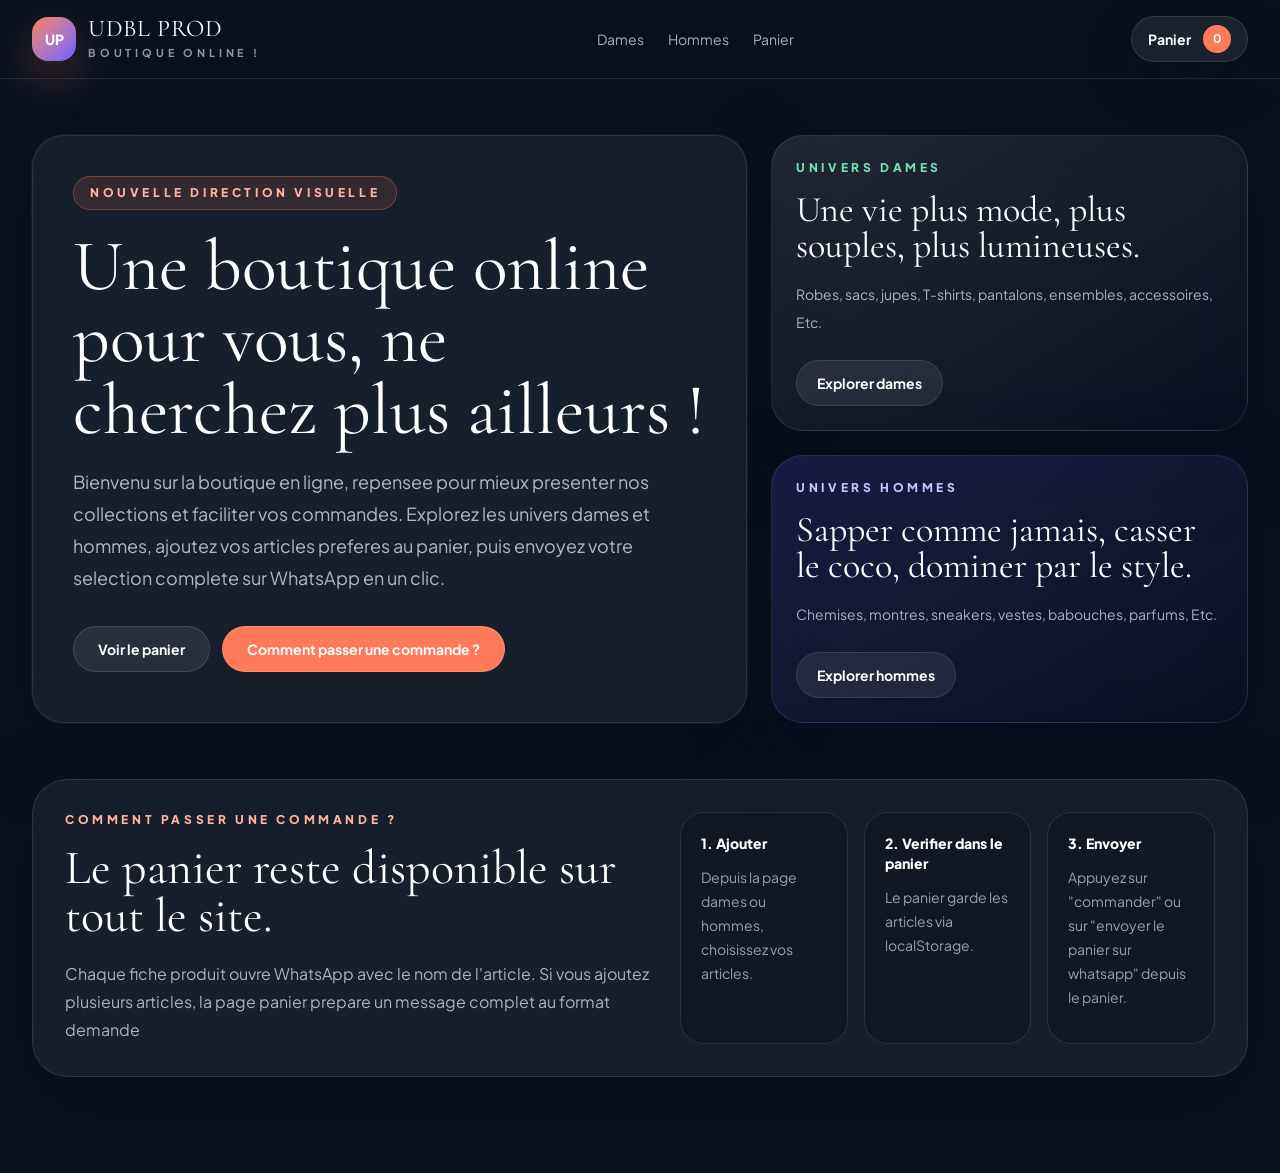
==== index.html @ b0acb2ea "Modification texte" ====
<!DOCTYPE html>
<html lang="fr">
<head>
  <meta charset="UTF-8">
  <meta name="viewport" content="width=device-width, initial-scale=1.0">
  <title>UDBL PROD | Boutique</title>
  <meta name="description" content="Boutique statique multipage avec sections dames, hommes et panier WhatsApp.">
  <link rel="preconnect" href="https://fonts.googleapis.com">
  <link rel="preconnect" href="https://fonts.gstatic.com" crossorigin>
  <link href="https://fonts.googleapis.com/css2?family=Plus+Jakarta+Sans:wght@400;500;700;800&family=Cormorant+Garamond:wght@600;700&display=swap" rel="stylesheet">
  <link rel="stylesheet" href="src/output.css">
</head>
<body class="min-h-screen bg-ink text-paper antialiased selection:bg-coral selection:text-white">
  <div class="absolute inset-x-0 top-0 -z-10 h-[34rem] bg-[radial-gradient(circle at top left, rgba(255,122,89,0.20), transparent 30%),radial-gradient(circle at top right, rgba(109,91,255,0.18), transparent 28%)]"></div>

  <header class="sticky top-0 z-40 border-b border-white/10 bg-ink/80 backdrop-blur-xl">
    <div class="mx-auto flex w-[min(100%-1.5rem,76rem)] items-center justify-between gap-4 py-4">
      <a href="index.html" class="flex items-center gap-3">
        <span class="grid h-11 w-11 place-items-center rounded-2xl bg-gradient-to-br from-coral to-violet text-sm font-extrabold text-white shadow-[0_18px_45px_rgba(255,122,89,0.28)]">UP</span>
        <span class="block">
          <span class="block font-display text-2xl leading-none tracking-wide text-white">UDBL PROD</span>
          <span class="mt-1 block text-[0.68rem] font-bold uppercase tracking-[0.35em] text-paper/60">boutique online !</span>
        </span>
      </a>

      <nav class="hidden items-center gap-6 text-sm text-paper/70 md:flex">
        <a class="transition hover:text-white" href="dames.html">Dames</a>
        <a class="transition hover:text-white" href="hommes.html">Hommes</a>
        <a class="transition hover:text-white" href="panier.html">Panier</a>
      </nav>

      <a id="cart-trigger" href="panier.html" class="inline-flex items-center gap-3 rounded-full border border-white/10 bg-white/8 px-4 py-2 text-sm font-bold text-white shadow-soft transition hover:-translate-y-0.5 hover:bg-white/12">
        <span>Panier</span>
        <span data-cart-count class="grid min-h-7 min-w-7 place-items-center rounded-full bg-coral px-2 text-xs text-white">0</span>
      </a>
    </div>
  </header>

  <div id="cart-drawer-overlay" class="pointer-events-none fixed inset-0 z-40 bg-ink/45 opacity-0 backdrop-blur-sm transition duration-300"></div>
  <aside id="cart-drawer" class="pointer-events-none fixed right-0 top-0 z-50 flex h-screen w-full max-w-md translate-x-full flex-col border-l border-white/10 bg-white/10 opacity-0 shadow-[0_24px_80px_rgba(4,10,24,0.45)] backdrop-blur-2xl transition duration-300 ease-out">
    <div class="flex items-center justify-between border-b border-white/10 px-5 py-5">
      <div class="text-center justify-center">
        <p class="text-[1.68rem] font-extrabold uppercase tracking-[0.3em] text-coral-soft">Mon panier</p>
        <!-- <h2 class="mt-2 font-display text-4xl leading-none text-white"></h2> -->
      </div>
      <button id="cart-drawer-close" type="button" class="grid h-11 w-11 place-items-center rounded-full border border-white/10 bg-white/8 text-xl font-bold text-white transition hover:bg-white/12">×</button>
    </div>

    <div class="flex-1 overflow-y-auto px-5 py-5">
      <div class="rounded-[1.6rem] border border-white/10 bg-black/20 p-5">
        <p class="text-sm text-paper/60">Total articles</p>
        <p id="cart-drawer-total" class="mt-2 text-3xl font-extrabold text-white">0</p>
        <p id="cart-drawer-preview" class="mt-4 text-sm leading-7 text-paper/68">salut, ces articles ()  m'interessent</p>
      </div>

      <div id="cart-drawer-empty" class="mt-5 rounded-[1.6rem] border border-dashed border-white/15 bg-black/20 p-5 text-center">
        <p class="text-lg font-bold text-white">Le panier est vide.</p>
        <p class="mt-2 text-sm leading-7 text-paper/62">Ajoutez des articles depuis les pages dediees, puis revenez ici pour une action rapide.</p>
      </div>

      <div id="cart-drawer-items" class="mt-5 grid gap-3"></div>
    </div>

    <div class="border-t border-white/10 px-5 py-5">
      <div class="grid gap-3">
        <button id="cart-drawer-send" type="button" class="rounded-2xl bg-green-600 px-5 py-4 text-sm font-extrabold text-white transition hover:-translate-y-0.5 hover:bg-green-500">Envoyer le panier sur WhatsApp</button>
        <div class="grid grid-cols-2 gap-3">
          <button id="cart-drawer-clear" type="button" class="rounded-2xl border border-white/12 bg-white/8 px-4 py-3 text-sm font-bold text-white transition hover:-translate-y-0.5 hover:bg-white/12">Vider</button>
          <a href="panier.html" class="inline-flex items-center justify-center rounded-2xl bg-coral px-4 py-3 text-sm font-extrabold text-white transition hover:-translate-y-0.5 hover:bg-coral-strong">Voir tout</a>
        </div>
      </div>
    </div>
  </aside>

  <main>
    <section class="mx-auto grid w-[min(100%-1.5rem,76rem)] gap-6 py-8 md:py-14 lg:grid-cols-[1.2fr_0.8fr]">
      <article class="overflow-hidden rounded-[2rem] border border-white/10 bg-white/6 p-6 shadow-panel ring-1 ring-white/5 backdrop-blur-xl md:p-10">
        <span class="inline-flex rounded-full border border-coral/30 bg-coral/12 px-4 py-2 text-xs font-extrabold uppercase tracking-[0.3em] text-coral-soft">nouvelle direction visuelle</span>
        <h1 class="mt-5 max-w-4xl font-display text-5xl leading-none text-white md:text-7xl">
          Une boutique online pour vous, ne cherchez plus ailleurs !
        </h1>
        <p class="mt-5 max-w-2xl text-base leading-8 text-paper/72 md:text-lg">
          Bienvenu sur la boutique en ligne, repensee pour mieux presenter nos collections et faciliter vos commandes. Explorez les univers dames et hommes, ajoutez vos articles preferes au panier, puis envoyez votre selection complete sur WhatsApp en un clic.
        </p>
        <div class="mt-8 flex flex-wrap gap-3">
          <!-- <a href="dames.html" class="inline-flex items-center rounded-full bg-coral px-6 py-3 text-sm font-extrabold text-white shadow-[0_18px_40px_rgba(255,122,89,0.28)] transition hover:-translate-y-0.5 hover:bg-coral-strong">Voir dames</a> -->
          <!-- <a href="hommes.html" class="inline-flex items-center rounded-full border border-white/12 bg-white/8 px-6 py-3 text-sm font-bold text-white transition hover:-translate-y-0.5 hover:bg-white/12">Voir hommes</a> -->
          <a href="panier.html" class="inline-flex items-center rounded-full border border-white/12 bg-white/8 px-6 py-3 text-sm font-bold text-white transition hover:-translate-y-0.5 hover:bg-white/12">Voir le panier</a>
          <a href="index.html#commande" class="inline-flex items-center rounded-full border border-white/12 bg-coral px-6 py-3 text-sm font-bold text-white transition hover:-translate-y-0.5 hover:bg-coral-strong">Comment passer une commande ?</a>
        </div>

        <div class="hidden mt-10 grid gap-4 md:grid-cols-3">
          <div class="rounded-3xl border border-white/10 bg-black/20 p-4">
            <p class="text-3xl font-extrabold text-white">3+</p>
            <p class="mt-2 text-sm leading-6 text-paper/62">Pages pour mieux presenter la boutique et eviter l'effet bloc unique.</p>
          </div>
          <div class="rounded-3xl border border-white/10 bg-black/20 p-4">
            <p class="text-3xl font-extrabold text-white">Tailwind</p>
            <p class="mt-2 text-sm leading-6 text-paper/62">Tout le rendu passe maintenant par des classes Tailwind et un theme dedie.</p>
          </div>
          <div class="rounded-3xl border border-white/10 bg-black/20 p-4">
            <p class="text-3xl font-extrabold text-white">WhatsApp</p>
            <p class="mt-2 text-sm leading-6 text-paper/62">Produit seul ou panier complet, le message est genere automatiquement.</p>
          </div>
        </div>
      </article>

      <aside class="grid gap-6">
        <article class="rounded-[2rem] border border-white/10 bg-gradient-to-br from-white/10 to-transparent p-6 shadow-panel backdrop-blur-xl">
          <p class="text-xs font-extrabold uppercase tracking-[0.3em] text-mint">univers dames</p>
          <h2 class="mt-4 font-display text-4xl leading-none text-white">Une vie plus mode, plus souples, plus lumineuses.</h2>
          <p class="mt-4 text-sm leading-7 text-paper/70">Robes, sacs, jupes, T-shirts, pantalons, ensembles, accessoires, Etc.</p>
          <a href="dames.html" class="mt-6 inline-flex rounded-full border border-white/10 bg-white/8 px-5 py-3 text-sm font-bold text-white transition hover:-translate-y-0.5 hover:bg-white/12">Explorer dames</a>
        </article>

        <article class="rounded-[2rem] border border-white/10 bg-gradient-to-br from-violet/18 to-transparent p-6 shadow-panel backdrop-blur-xl">
          <p class="text-xs font-extrabold uppercase tracking-[0.3em] text-violet-soft">univers hommes</p>
          <h2 class="mt-4 font-display text-4xl leading-none text-white">Sapper comme jamais, casser le coco, dominer par le style.</h2>
          <p class="mt-4 text-sm leading-7 text-paper/70">Chemises, montres, sneakers, vestes, babouches, parfums, Etc.</p>
          <a href="hommes.html" class="mt-6 inline-flex rounded-full border border-white/10 bg-white/8 px-5 py-3 text-sm font-bold text-white transition hover:-translate-y-0.5 hover:bg-white/12">Explorer hommes</a>
        </article>
      </aside>
    </section>

    <section id="commande" class="mx-auto w-[min(100%-1.5rem,76rem)] pb-16 md:pb-24">
      <div class="grid gap-6 rounded-[2.2rem] border border-white/10 bg-white/6 p-6 shadow-panel backdrop-blur-xl md:grid-cols-[1.05fr_0.95fr] md:p-8">
        <div>
          <p class="text-xs font-extrabold uppercase tracking-[0.3em] text-coral-soft">comment passer une commande ?</p>
          <h2 class="mt-4 font-display text-4xl leading-none text-white md:text-5xl">Le panier reste disponible sur tout le site.</h2>
          <p class="mt-5 max-w-2xl text-sm leading-7 text-paper/70 md:text-base">
            Chaque fiche produit ouvre WhatsApp avec le nom de l'article. Si vous ajoutez plusieurs articles, la page panier prepare un message complet au format demande
            <!-- <span class="font-bold text-white">salut, ces articles (noms des articles)  m'interessent</span>. -->
          </p>
        </div>

        <div class="grid gap-4 md:grid-cols-3">
          <div class="rounded-3xl border border-white/10 bg-black/20 p-5">
            <p class="text-sm font-extrabold text-white">1. Ajouter</p>
            <p class="mt-3 text-sm leading-6 text-paper/62">Depuis la page dames ou hommes, choisissez vos articles.</p>
          </div>
          <div class="rounded-3xl border border-white/10 bg-black/20 p-5">
            <p class="text-sm font-extrabold text-white">2. Verifier dans le panier</p>
            <p class="mt-3 text-sm leading-6 text-paper/62">Le panier garde les articles via localStorage.</p>
          </div>
          <div class="rounded-3xl border border-white/10 bg-black/20 p-5">
            <p class="text-sm font-extrabold text-white">3. Envoyer</p>
            <p class="mt-3 text-sm leading-6 text-paper/62">Appuyez sur "commander" ou sur "envoyer le panier sur whatsapp" depuis le panier.</p>
          </div>
        </div>
      </div>
    </section>
  </main>

  <script src="src/app.js"></script>
  <script>
    const cartDrawerTrigger = document.getElementById("cart-trigger");
    const cartDrawer = document.getElementById("cart-drawer");
    const cartDrawerOverlay = document.getElementById("cart-drawer-overlay");
    const cartDrawerClose = document.getElementById("cart-drawer-close");
    const cartDrawerItems = document.getElementById("cart-drawer-items");
    const cartDrawerEmpty = document.getElementById("cart-drawer-empty");
    const cartDrawerTotal = document.getElementById("cart-drawer-total");
    const cartDrawerPreview = document.getElementById("cart-drawer-preview");
    const cartDrawerSend = document.getElementById("cart-drawer-send");
    const cartDrawerClear = document.getElementById("cart-drawer-clear");
    const drawerStorageKey = "udbl-prod-cart";
    const drawerWhatsappNumber = "243820433981";

    function readDrawerCart() {
      try {
        const saved = localStorage.getItem(drawerStorageKey);
        return saved ? JSON.parse(saved) : [];
      } catch {
        return [];
      }
    }

    function writeDrawerCart(cart) {
      localStorage.setItem(drawerStorageKey, JSON.stringify(cart));
      if (typeof updateCartCounters === "function") updateCartCounters();
      renderDrawerCart();
    }

    function flattenDrawerNames(cart) {
      return cart.flatMap((item) => Array.from({ length: item.quantity }, () => item.name));
    }

    function buildDrawerMessage(names) {
      return `salut, ces articles (${names.join(", ")})  m'interessent`;
    }

    function openDrawerWhatsapp(names) {
      const text = encodeURIComponent(buildDrawerMessage(names));
      window.open(`https://wa.me/${drawerWhatsappNumber}?text=${text}`, "_blank", "noopener,noreferrer");
    }

    function openCartDrawer() {
      renderDrawerCart();
      cartDrawer.classList.remove("translate-x-full", "opacity-0", "pointer-events-none");
      cartDrawerOverlay.classList.remove("opacity-0", "pointer-events-none");
      document.body.classList.add("overflow-hidden");
    }

    function closeCartDrawer() {
      cartDrawer.classList.add("translate-x-full", "opacity-0", "pointer-events-none");
      cartDrawerOverlay.classList.add("opacity-0", "pointer-events-none");
      document.body.classList.remove("overflow-hidden");
    }

    function renderDrawerCart() {
      const cart = readDrawerCart();
      const names = flattenDrawerNames(cart);
      const total = cart.reduce((sum, item) => sum + item.quantity, 0);

      cartDrawerItems.innerHTML = "";
      cartDrawerTotal.textContent = String(total);
      cartDrawerPreview.textContent = buildDrawerMessage(names);

      if (!cart.length) {
        cartDrawerEmpty.classList.remove("hidden");
        cartDrawerSend.disabled = true;
        cartDrawerSend.classList.add("opacity-50", "cursor-not-allowed");
        return;
      }

      cartDrawerEmpty.classList.add("hidden");
      cartDrawerSend.disabled = false;
      cartDrawerSend.classList.remove("opacity-50", "cursor-not-allowed");

      cart.forEach((item) => {
        const row = document.createElement("article");
        row.className = "grid gap-3 rounded-[1.5rem] border border-white/10 bg-black/20 p-4";
        row.innerHTML = `
          <div class="flex items-start justify-between gap-3">
            <div>
              <p class="text-xs font-extrabold uppercase tracking-[0.2em] text-paper/45">${item.category}</p>
              <h3 class="mt-1 text-base font-extrabold text-white">${item.name}</h3>
              <p class="mt-2 text-sm text-paper/62">${item.price} · ${item.quantity} article(s)</p>
            </div>
            <button data-action="remove" data-name="${item.name}" type="button" class="rounded-full bg-coral/15 px-3 py-2 text-xs font-bold text-coral-soft">Retirer</button>
          </div>
          <div class="flex items-center gap-2">
            <button data-action="decrease" data-name="${item.name}" type="button" class="grid h-9 w-9 place-items-center rounded-full border border-white/12 bg-white/8 text-base font-extrabold text-white">-</button>
            <span class="min-w-8 text-center text-base font-extrabold text-white">${item.quantity}</span>
            <button data-action="increase" data-name="${item.name}" type="button" class="grid h-9 w-9 place-items-center rounded-full border border-white/12 bg-white/8 text-base font-extrabold text-white">+</button>
          </div>
        `;
        cartDrawerItems.appendChild(row);
      });
    }

    cartDrawerTrigger.addEventListener("click", (event) => {
      event.preventDefault();
      openCartDrawer();
    });

    cartDrawerClose.addEventListener("click", closeCartDrawer);
    cartDrawerOverlay.addEventListener("click", closeCartDrawer);

    cartDrawerItems.addEventListener("click", (event) => {
      const button = event.target.closest("button");
      if (!button) return;

      const cart = readDrawerCart();
      const item = cart.find((entry) => entry.name === button.dataset.name);
      if (!item) return;

      if (button.dataset.action === "increase") item.quantity += 1;
      if (button.dataset.action === "decrease") item.quantity -= 1;
      if (button.dataset.action === "remove") item.quantity = 0;

      writeDrawerCart(cart.filter((entry) => entry.quantity > 0));
    });

    cartDrawerSend.addEventListener("click", () => {
      const names = flattenDrawerNames(readDrawerCart());
      if (names.length) openDrawerWhatsapp(names);
    });

    cartDrawerClear.addEventListener("click", () => {
      writeDrawerCart([]);
    });

    document.addEventListener("keydown", (event) => {
      if (event.key === "Escape") closeCartDrawer();
    });
  </script>
</body>
</html>
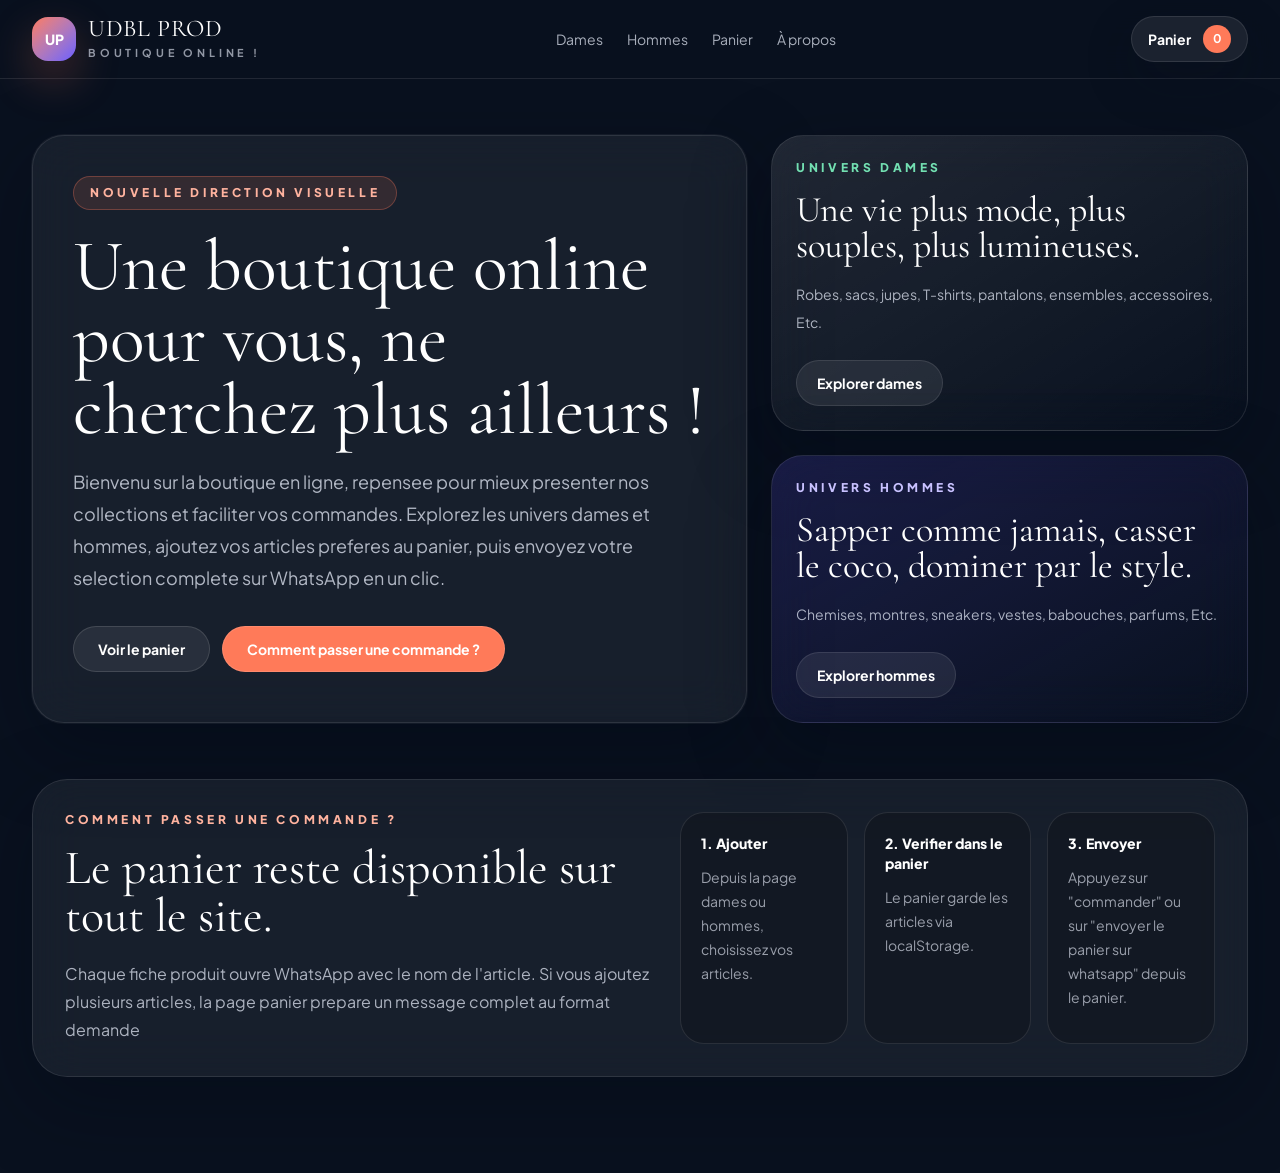
==== commit 4f5d4755: "Add "À propos" link to navigation and create About page" ====
--- a/index.html
+++ b/index.html
@@ -4,7 +4,7 @@
   <meta charset="UTF-8">
   <meta name="viewport" content="width=device-width, initial-scale=1.0">
   <title>UDBL PROD | Boutique</title>
-  <meta name="description" content="Boutique statique multipage avec sections dames, hommes et panier WhatsApp.">
+  <meta name="description" content="Votre boutique en ligne vous facilitant la tâche : ne cherchez plus ailleurs, tous vos groupes whatsapp et magasins d'habillement sont ici.">
   <link rel="preconnect" href="https://fonts.googleapis.com">
   <link rel="preconnect" href="https://fonts.gstatic.com" crossorigin>
   <link href="https://fonts.googleapis.com/css2?family=Plus+Jakarta+Sans:wght@400;500;700;800&family=Cormorant+Garamond:wght@600;700&display=swap" rel="stylesheet">
@@ -27,6 +27,7 @@
         <a class="transition hover:text-white" href="dames.html">Dames</a>
         <a class="transition hover:text-white" href="hommes.html">Hommes</a>
         <a class="transition hover:text-white" href="panier.html">Panier</a>
+        <a href="About.html" class="transition hover:text-white">À propos</a>
       </nav>
 
       <a id="cart-trigger" href="panier.html" class="inline-flex items-center gap-3 rounded-full border border-white/10 bg-white/8 px-4 py-2 text-sm font-bold text-white shadow-soft transition hover:-translate-y-0.5 hover:bg-white/12">
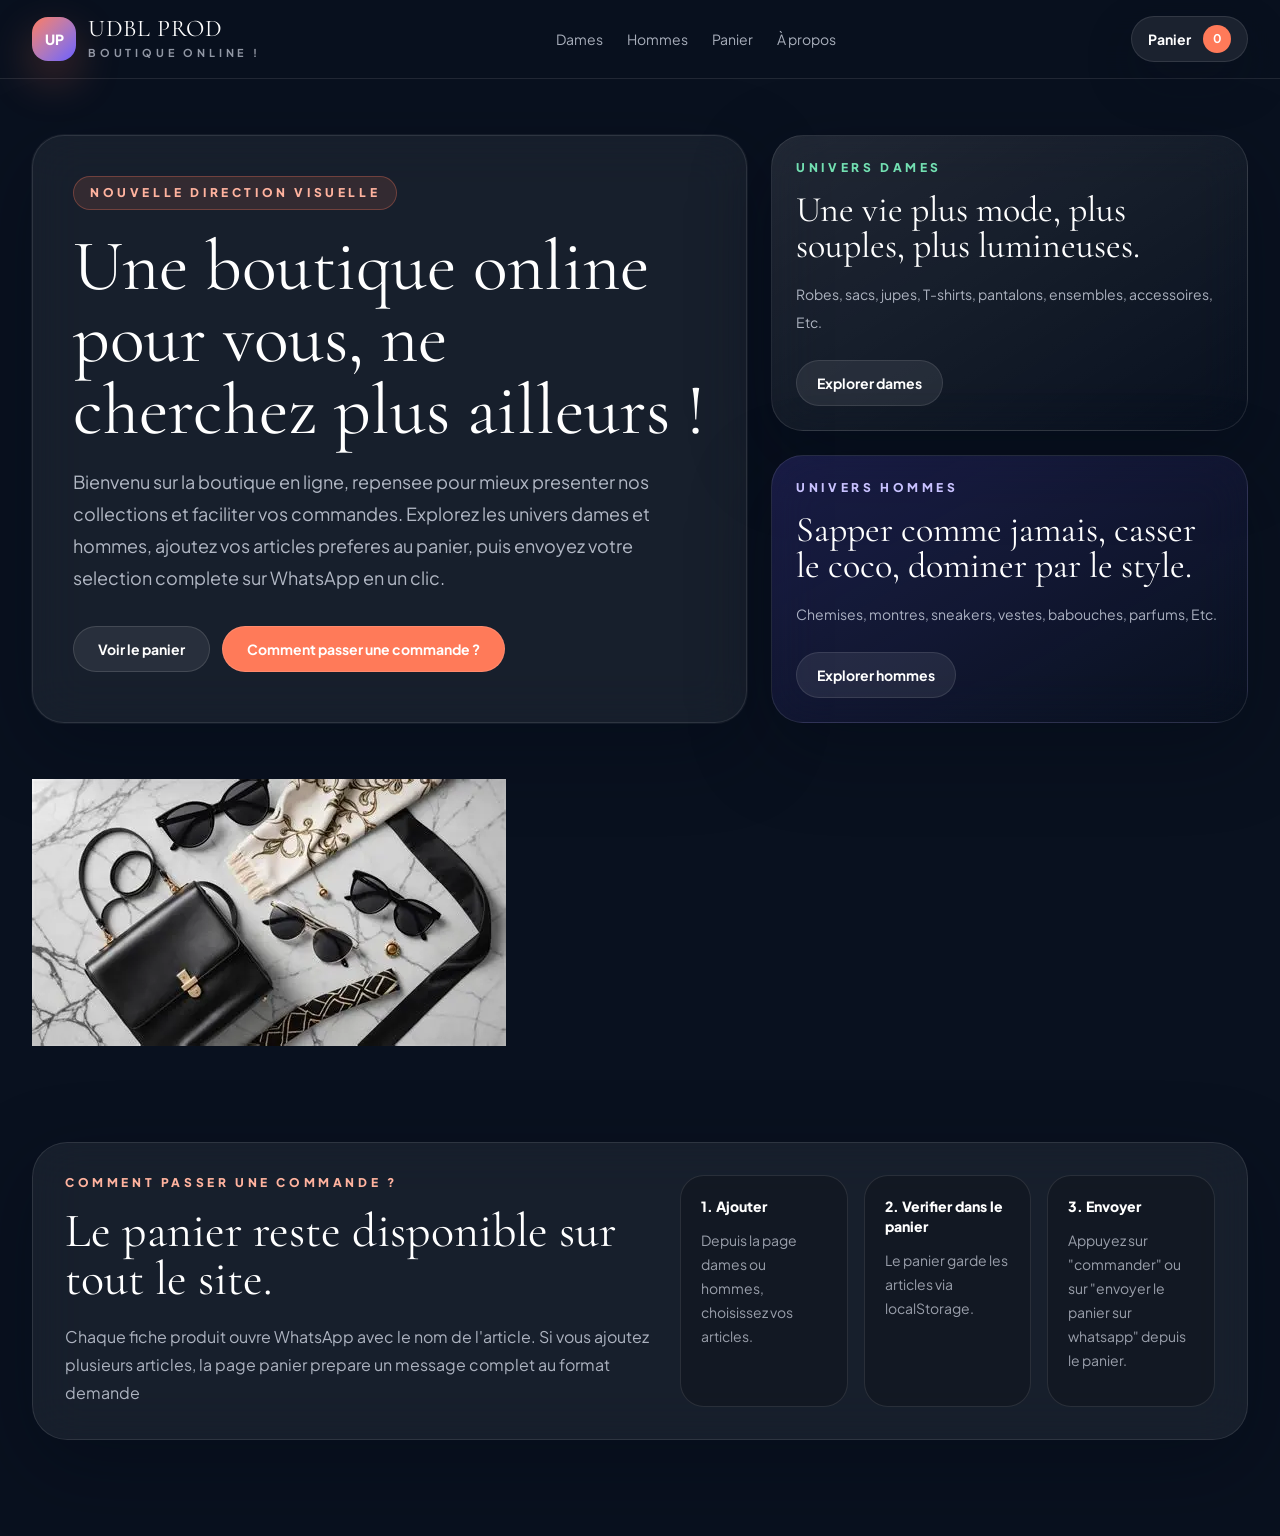
==== commit d0df8514: "Add hero image, enhance color variables, and introduce new gradient backgrounds - Added a hero image" ====
--- a/index.html
+++ b/index.html
@@ -123,6 +123,10 @@
       </aside>
     </section>
 
+    <section class="mx-auto w-[min(100%-1.5rem,76rem)] pb-16 md:pb-24">
+      <img src="img/access.webp" alt="hero">
+    </section>
+
     <section id="commande" class="mx-auto w-[min(100%-1.5rem,76rem)] pb-16 md:pb-24">
       <div class="grid gap-6 rounded-[2.2rem] border border-white/10 bg-white/6 p-6 shadow-panel backdrop-blur-xl md:grid-cols-[1.05fr_0.95fr] md:p-8">
         <div>
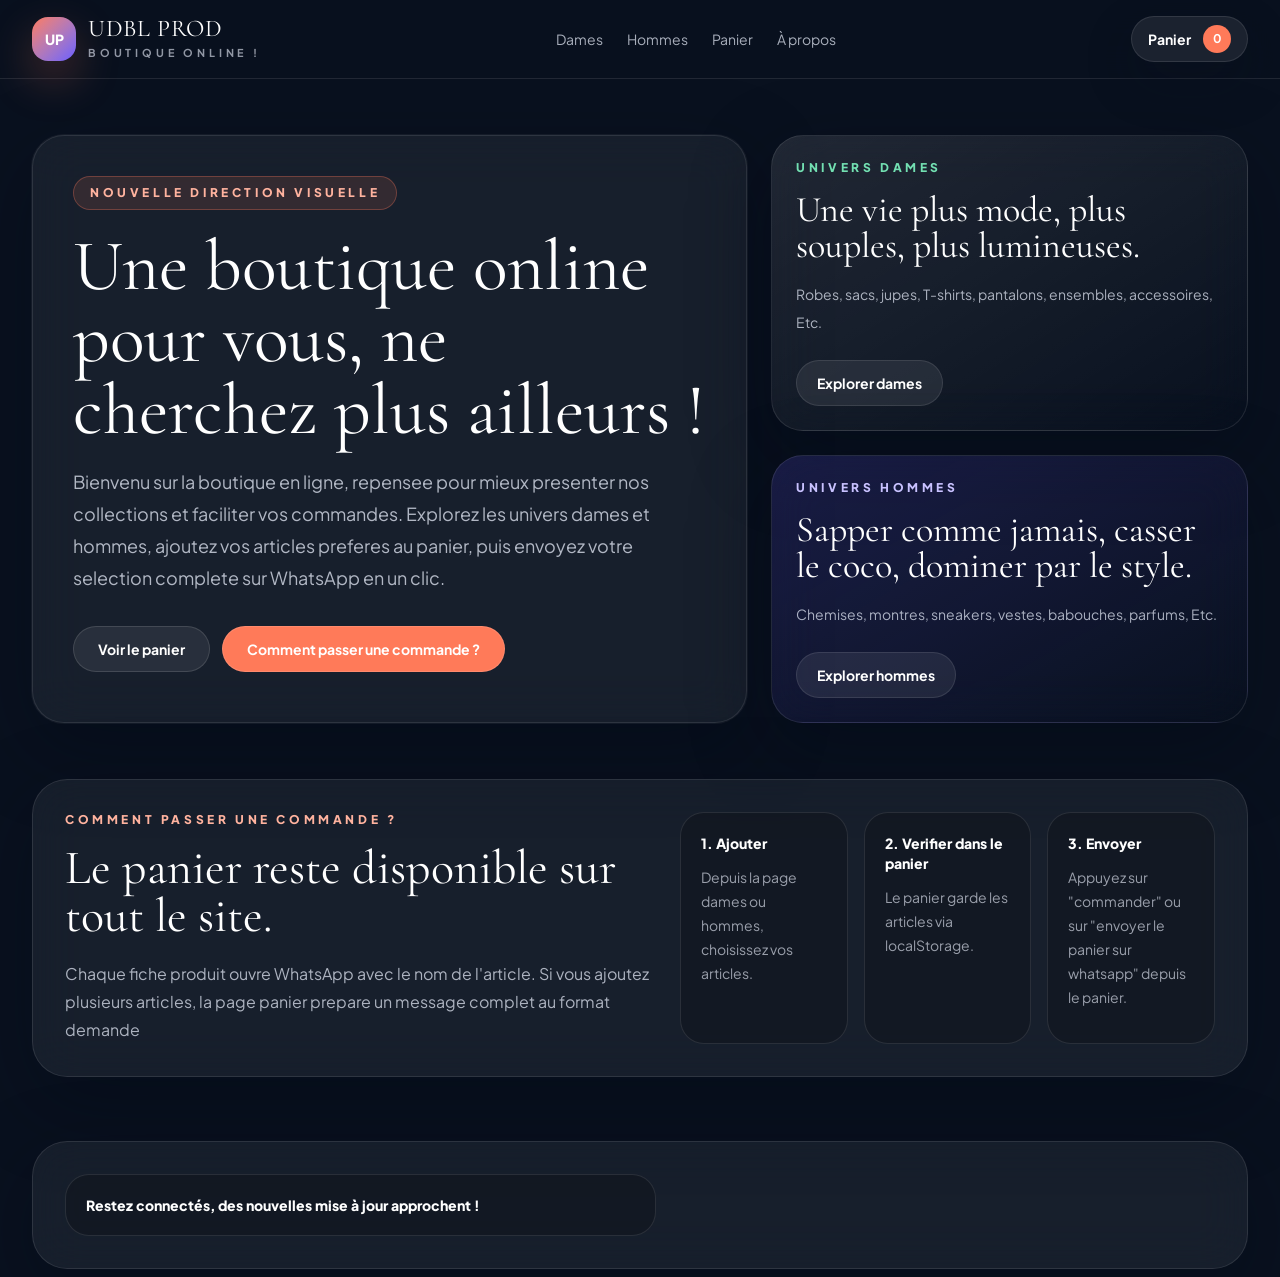
==== commit 36146928: "Refactor code structure for improved readability and maintainability" ====
--- a/index.html
+++ b/index.html
@@ -123,11 +123,11 @@
       </aside>
     </section>
 
-    <section class="mx-auto w-[min(100%-1.5rem,76rem)] pb-16 md:pb-24">
+    <section class="hidden mx-auto w-[min(100%-1.5rem,76rem)] pb-16 md:pb-24">
       <img src="img/access.webp" alt="hero">
     </section>
 
-    <section id="commande" class="mx-auto w-[min(100%-1.5rem,76rem)] pb-16 md:pb-24">
+    <section id="commande" class="mx-auto w-[min(100%-1.5rem,76rem)] pb-16 md:pb-4">
       <div class="grid gap-6 rounded-[2.2rem] border border-white/10 bg-white/6 p-6 shadow-panel backdrop-blur-xl md:grid-cols-[1.05fr_0.95fr] md:p-8">
         <div>
           <p class="text-xs font-extrabold uppercase tracking-[0.3em] text-coral-soft">comment passer une commande ?</p>
@@ -151,6 +151,14 @@
             <p class="text-sm font-extrabold text-white">3. Envoyer</p>
             <p class="mt-3 text-sm leading-6 text-paper/62">Appuyez sur "commander" ou sur "envoyer le panier sur whatsapp" depuis le panier.</p>
           </div>
+        </div>
+      </div>
+    </section>
+
+    <section class="mx-auto w-[min(100%-1.5rem,76rem)] pb-2 md:pb-4">
+      <div class="grid gap-6 rounded-[2.2rem] border border-white/10 bg-white/6 p-6 shadow-panel backdrop-blur-xl md:grid-cols-[1.05fr_0.95fr] md:p-8">
+        <div class="rounded-3xl border border-white/10 bg-black/20 p-5">
+          <h3 class="text-sm font-extrabold text-white">Restez connectés, des nouvelles mise à jour approchent !</h3>
         </div>
       </div>
     </section>
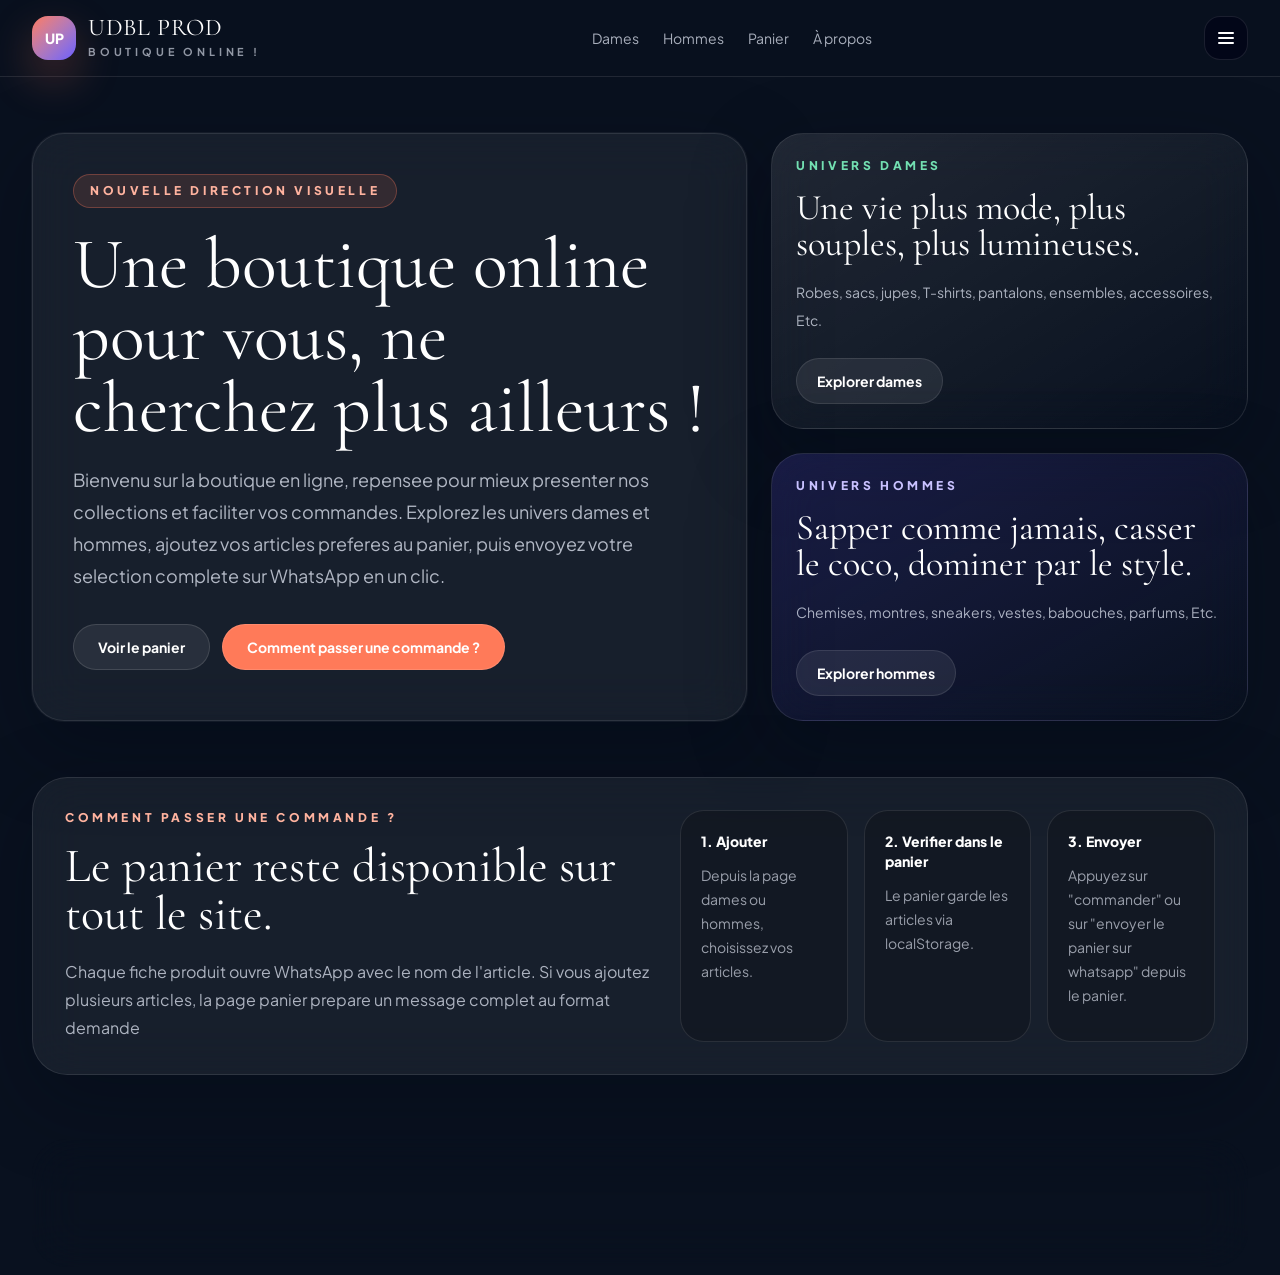
==== commit 2903b6aa: "Implement mobile menu functionality and enhance navigation across multiple pages Co-authored-by: Cop" ====
--- a/index.html
+++ b/index.html
@@ -30,11 +30,36 @@
         <a href="About.html" class="transition hover:text-white">À propos</a>
       </nav>
 
-      <a id="cart-trigger" href="panier.html" class="inline-flex items-center gap-3 rounded-full border border-white/10 bg-white/8 px-4 py-2 text-sm font-bold text-white shadow-soft transition hover:-translate-y-0.5 hover:bg-white/12">
+      <button
+        type="button"
+        data-mobile-menu-button
+        aria-controls="mobile-menu"
+        aria-expanded="false"
+        aria-label="Ouvrir le menu"
+        class="inline-flex h-11 w-11 items-center justify-center rounded-2xl border border-white/10 bg-slate-950 text-white transition hover:bg-slate-800 md:hidden"
+      >
+        <svg aria-hidden="true" width="20" height="20" viewBox="0 0 20 20" fill="none" xmlns="http://www.w3.org/2000/svg">
+          <path d="M3 5H17" stroke="currentColor" stroke-width="2" stroke-linecap="round"/>
+          <path d="M3 10H17" stroke="currentColor" stroke-width="2" stroke-linecap="round"/>
+          <path d="M3 15H17" stroke="currentColor" stroke-width="2" stroke-linecap="round"/>
+        </svg>
+      </button>
+      <a id="cart-trigger" href="panier.html" class="hidden md:inline-flex items-center gap-3 rounded-full border border-white/10 bg-white/8 px-4 py-2 text-sm font-bold text-white shadow-soft transition hover:-translate-y-0.5 hover:bg-white/12">
         <span>Panier</span>
         <span data-cart-count class="grid min-h-7 min-w-7 place-items-center rounded-full bg-coral px-2 text-xs text-white">0</span>
       </a>
     </div>
+    <nav id="mobile-menu" class="absolute inset-x-0 top-full z-30 hidden border-t border-white/10 bg-slate-950 px-4 py-4 backdrop-blur-xl md:hidden">
+      <div class="flex flex-col gap-3">
+        <a class="rounded-2xl border border-white/10 bg-slate-900/80 px-4 py-3 text-sm font-bold text-white transition hover:bg-slate-800/80" href="dames.html">Dames</a>
+        <a class="rounded-2xl border border-white/10 bg-slate-900/80 px-4 py-3 text-sm font-bold text-white transition hover:bg-slate-800/80" href="hommes.html">Hommes</a>
+        <a class="flex items-center justify-between rounded-2xl border border-white/10 bg-slate-900/80 px-4 py-3 text-sm font-bold text-white transition hover:bg-slate-800/80" href="panier.html">
+          <span>Panier</span>
+          <span data-cart-count class="grid min-h-7 min-w-7 place-items-center rounded-full bg-coral px-2 text-xs text-white">0</span>
+        </a>
+        <a class="rounded-2xl border border-white/10 bg-slate-900/80 px-4 py-3 text-sm font-bold text-white transition hover:bg-slate-800/80" href="About.html">À propos</a>
+      </div>
+    </nav>
   </header>
 
   <div id="cart-drawer-overlay" class="pointer-events-none fixed inset-0 z-40 bg-ink/45 opacity-0 backdrop-blur-sm transition duration-300"></div>
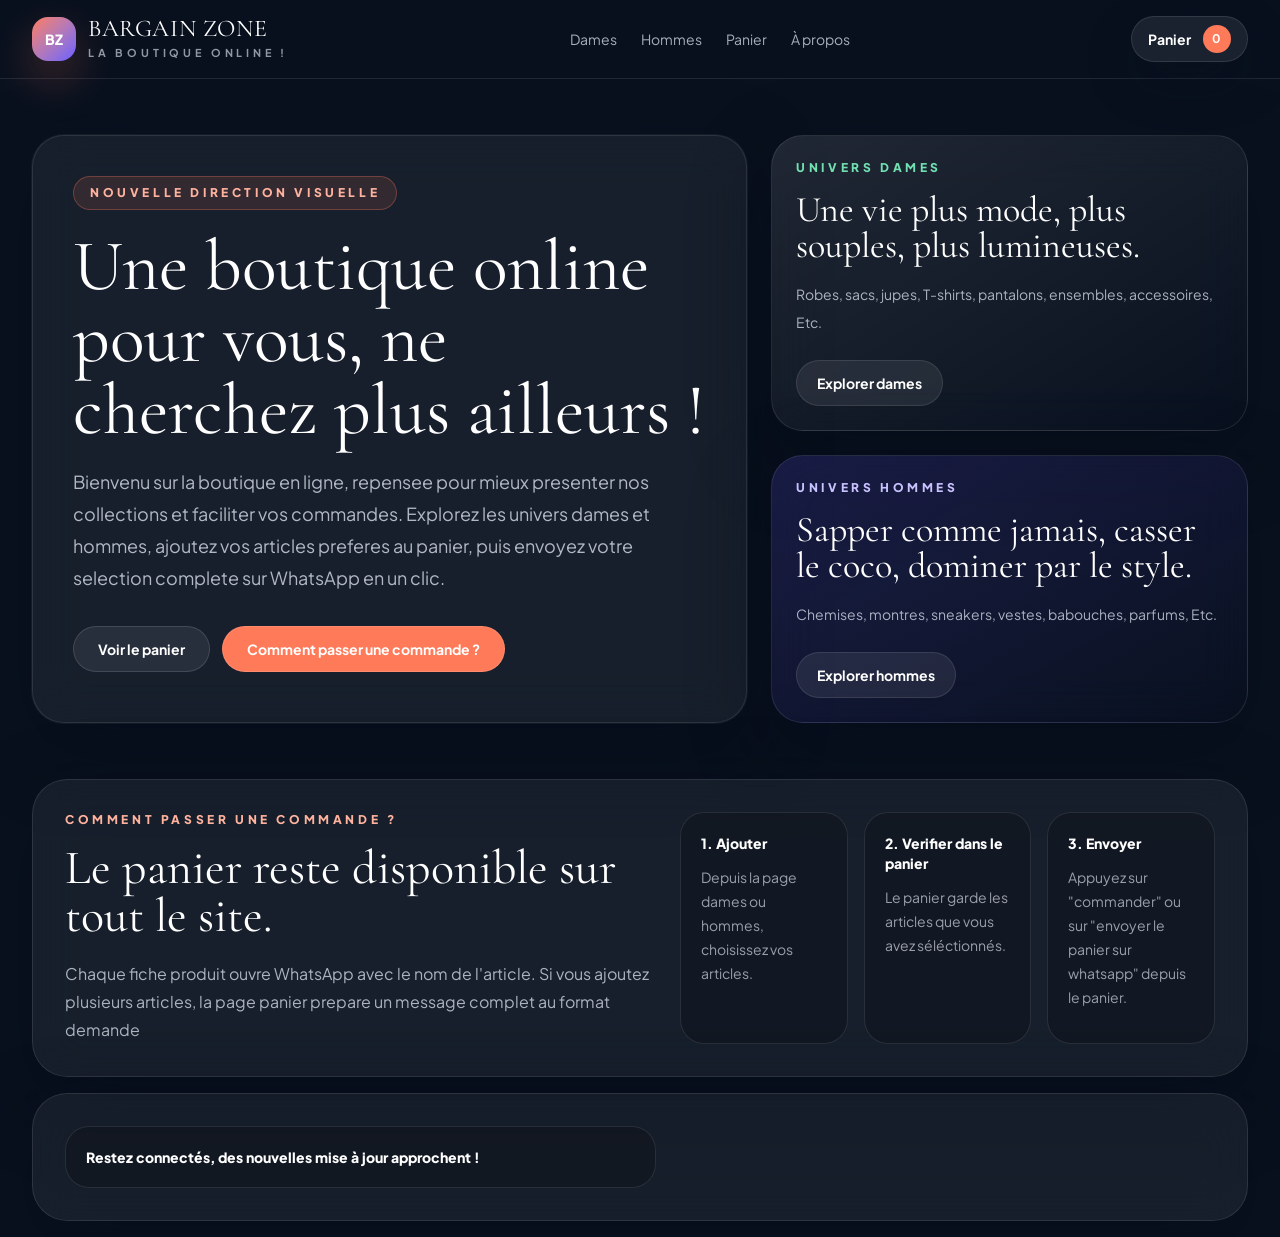
==== commit bd93c658: "Refactor code structure for improved readability and maintainability" ====
--- a/index.html
+++ b/index.html
@@ -3,7 +3,7 @@
 <head>
   <meta charset="UTF-8">
   <meta name="viewport" content="width=device-width, initial-scale=1.0">
-  <title>UDBL PROD | Boutique</title>
+  <title>BARGAIN ZONE | Boutique</title>
   <meta name="description" content="Votre boutique en ligne vous facilitant la tâche : ne cherchez plus ailleurs, tous vos groupes whatsapp et magasins d'habillement sont ici.">
   <link rel="preconnect" href="https://fonts.googleapis.com">
   <link rel="preconnect" href="https://fonts.gstatic.com" crossorigin>
@@ -16,10 +16,10 @@
   <header class="sticky top-0 z-40 border-b border-white/10 bg-ink/80 backdrop-blur-xl">
     <div class="mx-auto flex w-[min(100%-1.5rem,76rem)] items-center justify-between gap-4 py-4">
       <a href="index.html" class="flex items-center gap-3">
-        <span class="grid h-11 w-11 place-items-center rounded-2xl bg-gradient-to-br from-coral to-violet text-sm font-extrabold text-white shadow-[0_18px_45px_rgba(255,122,89,0.28)]">UP</span>
+        <span class="grid h-11 w-11 place-items-center rounded-2xl bg-gradient-to-br from-coral to-violet text-sm font-extrabold text-white shadow-[0_18px_45px_rgba(255,122,89,0.28)]">BZ</span>
         <span class="block">
-          <span class="block font-display text-2xl leading-none tracking-wide text-white">UDBL PROD</span>
-          <span class="mt-1 block text-[0.68rem] font-bold uppercase tracking-[0.35em] text-paper/60">boutique online !</span>
+          <span class="block font-display text-2xl leading-none tracking-wide text-white">BARGAIN ZONE</span>
+          <span class="mt-1 block text-[0.68rem] font-bold uppercase tracking-[0.35em] text-paper/60">La boutique online !</span>
         </span>
       </a>
 
@@ -30,14 +30,7 @@
         <a href="About.html" class="transition hover:text-white">À propos</a>
       </nav>
 
-      <button
-        type="button"
-        data-mobile-menu-button
-        aria-controls="mobile-menu"
-        aria-expanded="false"
-        aria-label="Ouvrir le menu"
-        class="inline-flex h-11 w-11 items-center justify-center rounded-2xl border border-white/10 bg-slate-950 text-white transition hover:bg-slate-800 md:hidden"
-      >
+      <button type="button" data-mobile-menu-button aria-controls="mobile-menu" aria-expanded="false" aria-label="Ouvrir le menu" class="inline-flex h-11 w-11 items-center justify-center rounded-2xl border border-white/10 bg-slate-950 text-white transition hover:bg-slate-800 md:hidden">
         <svg aria-hidden="true" width="20" height="20" viewBox="0 0 20 20" fill="none" xmlns="http://www.w3.org/2000/svg">
           <path d="M3 5H17" stroke="currentColor" stroke-width="2" stroke-linecap="round"/>
           <path d="M3 10H17" stroke="currentColor" stroke-width="2" stroke-linecap="round"/>
@@ -170,7 +163,7 @@
           </div>
           <div class="rounded-3xl border border-white/10 bg-black/20 p-5">
             <p class="text-sm font-extrabold text-white">2. Verifier dans le panier</p>
-            <p class="mt-3 text-sm leading-6 text-paper/62">Le panier garde les articles via localStorage.</p>
+            <p class="mt-3 text-sm leading-6 text-paper/62">Le panier garde les articles que vous avez séléctionnés.</p>
           </div>
           <div class="rounded-3xl border border-white/10 bg-black/20 p-5">
             <p class="text-sm font-extrabold text-white">3. Envoyer</p>
@@ -324,4 +317,4 @@
     });
   </script>
 </body>
-</html>
+</html>
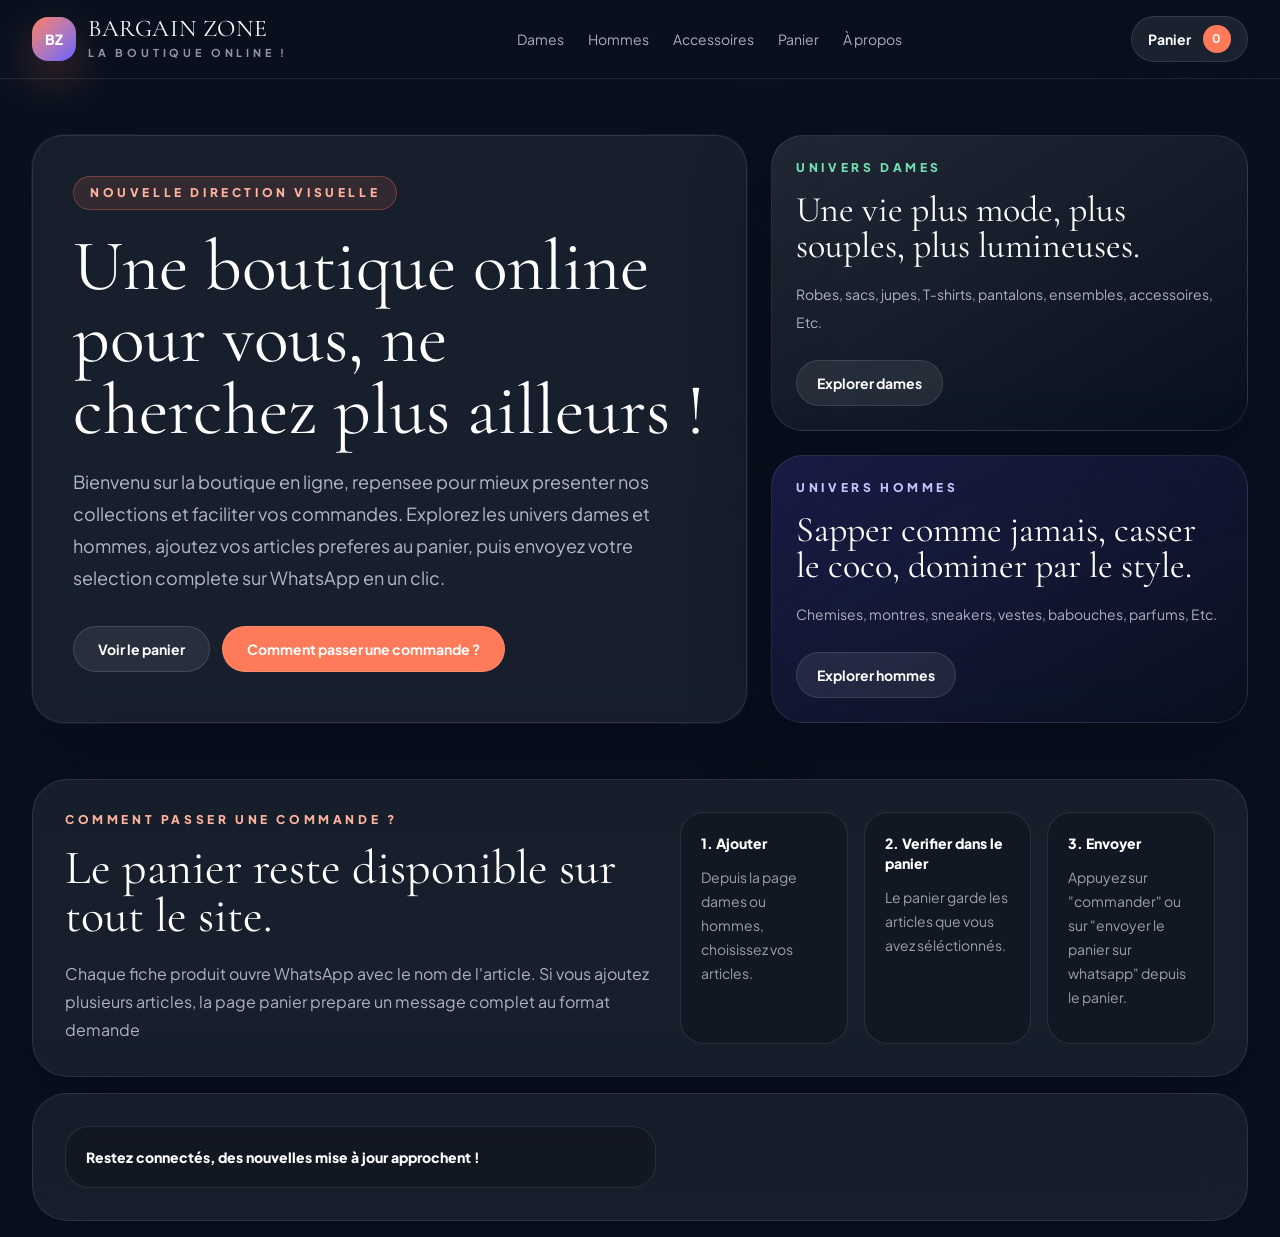
==== commit 05465fc6: "Refactor code structure for improved readability and maintainability" ====
--- a/index.html
+++ b/index.html
@@ -26,6 +26,7 @@
       <nav class="hidden items-center gap-6 text-sm text-paper/70 md:flex">
         <a class="transition hover:text-white" href="dames.html">Dames</a>
         <a class="transition hover:text-white" href="hommes.html">Hommes</a>
+        <a class="transition hover:text-white" href="accessoires.html">Accessoires</a>
         <a class="transition hover:text-white" href="panier.html">Panier</a>
         <a href="About.html" class="transition hover:text-white">À propos</a>
       </nav>
@@ -46,6 +47,7 @@
       <div class="flex flex-col gap-3">
         <a class="rounded-2xl border border-white/10 bg-slate-900/80 px-4 py-3 text-sm font-bold text-white transition hover:bg-slate-800/80" href="dames.html">Dames</a>
         <a class="rounded-2xl border border-white/10 bg-slate-900/80 px-4 py-3 text-sm font-bold text-white transition hover:bg-slate-800/80" href="hommes.html">Hommes</a>
+        <a class="rounded-2xl border border-white/10 bg-slate-900/80 px-4 py-3 text-sm font-bold text-white transition hover:bg-slate-800/80" href="accessoires.html">Accessoires</a>
         <a class="flex items-center justify-between rounded-2xl border border-white/10 bg-slate-900/80 px-4 py-3 text-sm font-bold text-white transition hover:bg-slate-800/80" href="panier.html">
           <span>Panier</span>
           <span data-cart-count class="grid min-h-7 min-w-7 place-items-center rounded-full bg-coral px-2 text-xs text-white">0</span>
